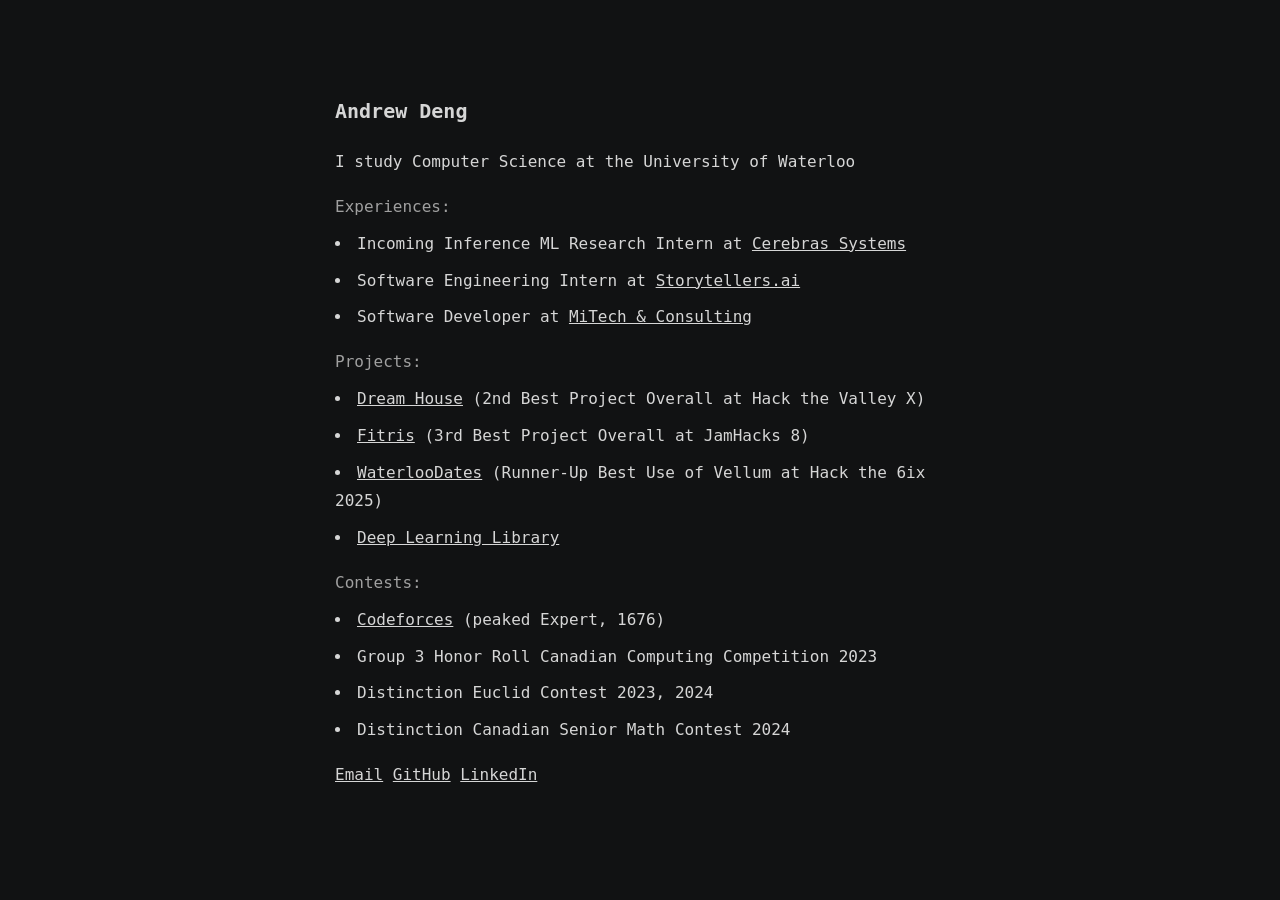
==== index.html @ abce6539 "done" ====
<!DOCTYPE html>
<html lang="en">
<head>
    <meta charset="UTF-8">
    <meta name="viewport" content="width=device-width, initial-scale=1.0">
    <title>Andrew Deng</title>
    <link rel="stylesheet" href="style.css">
</head>
<body>
    <div id="maincontent">
        <h2 style="margin-bottom:1.5rem;">Andrew Deng</h2>
        <!-- <p><b>Building exceptional software.</b></p> -->
        <p>I study Computer Science at the University of Waterloo</p>
        <h3 class="section-title">Experiences:</h3>
        <ul class="experience-list">
            <li>Incoming Inference ML Research Intern at <a href="https://www.cerebras.ai/" target="_blank">Cerebras Systems</a></li>
            <li>Software Engineering Intern at <a href="http://storytellers.ai/" target="_blank">Storytellers.ai</a></li>
            <li>Software Developer at <a href="https://mitechpro.com/" target="_blank">MiTech & Consulting</a></li>
        </ul>
        
        <h3 class="section-title">Projects:</h3>
        <ul class="experience-list">
            <li><a href="https://github.com/willzeng274/dreamhouse" target="_blank">Dream House</a> (2nd Best Project Overall at Hack the Valley X)</li>
            <li><a href="https://github.com/yuvibirdi/fitris" target="_blank">Fitris</a> (3rd Best Project Overall at JamHacks 8)</li>
            <li><a href="https://github.com/ericli3690/WaterlooDates" target="_blank">WaterlooDates</a> (Runner-Up Best Use of Vellum at Hack the 6ix 2025)</li>
            <li><a href="https://github.com/AndrewDeng1/bumblebee.cpp" target="_blank">Deep Learning Library</a></li>
        </ul>
        
        <h3 class="section-title">Contests:</h3>
        <ul class="experience-list">
            <li><a href="https://codeforces.com/profile/alhod" target="_blank">Codeforces</a> (peaked Expert, 1676)</li>
            <li>Group 3 Honor Roll Canadian Computing Competition 2023</li>
            <li>Distinction Euclid Contest 2023, 2024</li>
            <li>Distinction Canadian Senior Math Contest 2024</li>
        </ul>
        <p>
            
            <a href="mailto:a49deng@uwaterloo.ca">Email</a> <a href="https://github.com/AndrewDeng1" target="_blank">GitHub</a> <a href="https://www.linkedin.com/in/andrew-deng1/" target="_blank">LinkedIn</a>
        </p>
    </div>
</body>
</html>
---- style.css ----
:root {
    --bg-dark: #111213;
    --fg-light: #d6d6d6;
    --matrix-green: #39FF14;
}

* {
    margin: 0;
    padding: 0;
    box-sizing: border-box;
}

body {
    font-family: 'SF Mono', 'Monaco', 'Inconsolata', 'Roboto Mono', 'Consolas', monospace;
    line-height: 1.8;
    color: var(--fg-light);
    background-color: var(--bg-dark);
    padding: 0;
    margin: 0;
    display: flex;
    justify-content: center;
    align-items: center;
    min-height: 100vh;
}

.container {
    max-width: 900px;
    margin: 0 auto;
}

#maincontent {
    max-width: 650px;
    padding: 20px;
    text-align: left;
}

h1 {
    font-size: 2rem;
    font-weight: 700;
    margin-bottom: 2rem;
    line-height: 1.2;
}

h2 {
    font-size: 1.25rem;
    font-weight: 700;
    margin-top: 0;
    margin-bottom: 1.5rem;
    line-height: 1.3;
}

h3.section-title {
    font-size: 1rem;
    font-weight: 400;
    margin-top: 1rem;
    margin-bottom: 0.5rem;
    color: #a0a0a0;
}

p {
    font-size: 1rem;
    margin-bottom: 0.75rem;
    line-height: 1.8;
}

.intro {
    font-size: 1.1rem;
    margin-bottom: 2rem;
}

ul {
    list-style-position: inside;
    margin-bottom: 1.5rem;
    padding-left: 0;
}

ul.experience-list {
    list-style-type: disc;
    margin-bottom: 1rem;
}

li {
    font-size: 1rem;
    margin-bottom: 0.5rem;
    line-height: 1.8;
}

a {
    color: var(--fg-light);
    text-decoration: underline;
    transition: opacity 0.2s;
}

.contact {
    margin-top: 4rem;
    padding-top: 2rem;
    border-top: 1px solid #e0e0e0;
}

@media (max-width: 768px) {
    body {
        padding: 30px 20px;
    }

    h1 {
        font-size: 2rem;
    }

    h2 {
        font-size: 1.3rem;
    }

    p, li {
        font-size: 1rem;
    }

    .intro {
        font-size: 1.1rem;
    }
}
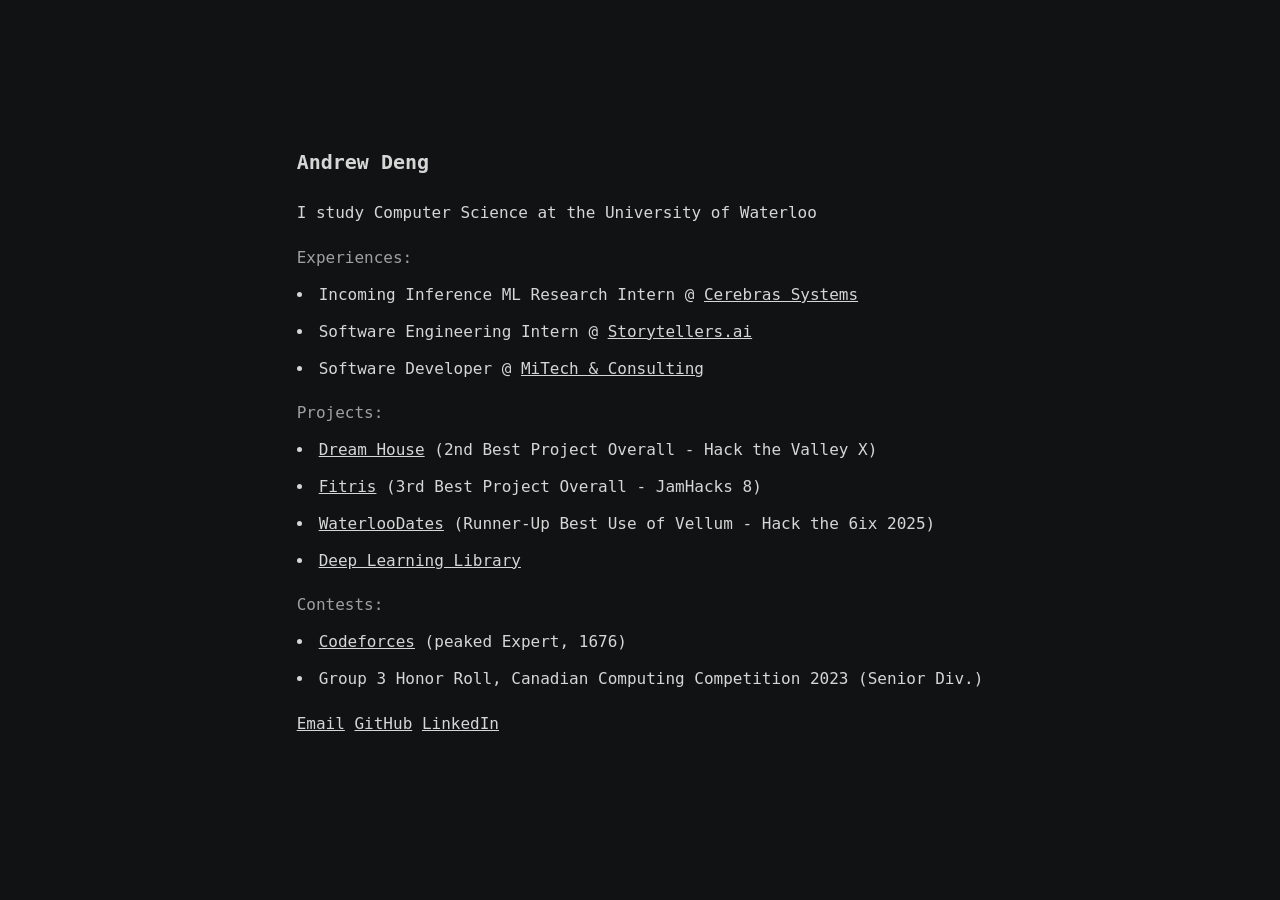
==== commit 69af0516: "minor ui changes" ====
--- a/index.html
+++ b/index.html
@@ -9,32 +9,28 @@
 <body>
     <div id="maincontent">
         <h2 style="margin-bottom:1.5rem;">Andrew Deng</h2>
-        <!-- <p><b>Building exceptional software.</b></p> -->
         <p>I study Computer Science at the University of Waterloo</p>
         <h3 class="section-title">Experiences:</h3>
         <ul class="experience-list">
-            <li>Incoming Inference ML Research Intern at <a href="https://www.cerebras.ai/" target="_blank">Cerebras Systems</a></li>
-            <li>Software Engineering Intern at <a href="http://storytellers.ai/" target="_blank">Storytellers.ai</a></li>
-            <li>Software Developer at <a href="https://mitechpro.com/" target="_blank">MiTech & Consulting</a></li>
+            <li>Incoming Inference ML Research Intern @ <a href="https://www.cerebras.ai/" target="_blank">Cerebras Systems</a></li>
+            <li>Software Engineering Intern @ <a href="http://storytellers.ai/" target="_blank">Storytellers.ai</a></li>
+            <li>Software Developer @  <a href="https://mitechpro.com/" target="_blank">MiTech & Consulting</a></li>
         </ul>
         
         <h3 class="section-title">Projects:</h3>
         <ul class="experience-list">
-            <li><a href="https://github.com/willzeng274/dreamhouse" target="_blank">Dream House</a> (2nd Best Project Overall at Hack the Valley X)</li>
-            <li><a href="https://github.com/yuvibirdi/fitris" target="_blank">Fitris</a> (3rd Best Project Overall at JamHacks 8)</li>
-            <li><a href="https://github.com/ericli3690/WaterlooDates" target="_blank">WaterlooDates</a> (Runner-Up Best Use of Vellum at Hack the 6ix 2025)</li>
+            <li><a href="https://github.com/willzeng274/dreamhouse" target="_blank">Dream House</a> (2nd Best Project Overall - Hack the Valley X)</li>
+            <li><a href="https://github.com/yuvibirdi/fitris" target="_blank">Fitris</a> (3rd Best Project Overall - JamHacks 8)</li>
+            <li><a href="https://github.com/ericli3690/WaterlooDates" target="_blank">WaterlooDates</a> (Runner-Up Best Use of Vellum - Hack the 6ix 2025)</li>
             <li><a href="https://github.com/AndrewDeng1/bumblebee.cpp" target="_blank">Deep Learning Library</a></li>
         </ul>
         
         <h3 class="section-title">Contests:</h3>
         <ul class="experience-list">
             <li><a href="https://codeforces.com/profile/alhod" target="_blank">Codeforces</a> (peaked Expert, 1676)</li>
-            <li>Group 3 Honor Roll Canadian Computing Competition 2023</li>
-            <li>Distinction Euclid Contest 2023, 2024</li>
-            <li>Distinction Canadian Senior Math Contest 2024</li>
+            <li>Group 3 Honor Roll, Canadian Computing Competition 2023 (Senior Div.)</li>
         </ul>
         <p>
-            
             <a href="mailto:a49deng@uwaterloo.ca">Email</a> <a href="https://github.com/AndrewDeng1" target="_blank">GitHub</a> <a href="https://www.linkedin.com/in/andrew-deng1/" target="_blank">LinkedIn</a>
         </p>
     </div>
--- a/style.css
+++ b/style.css
@@ -29,7 +29,7 @@
 }
 
 #maincontent {
-    max-width: 650px;
+    max-width: 800px;
     padding: 20px;
     text-align: left;
 }
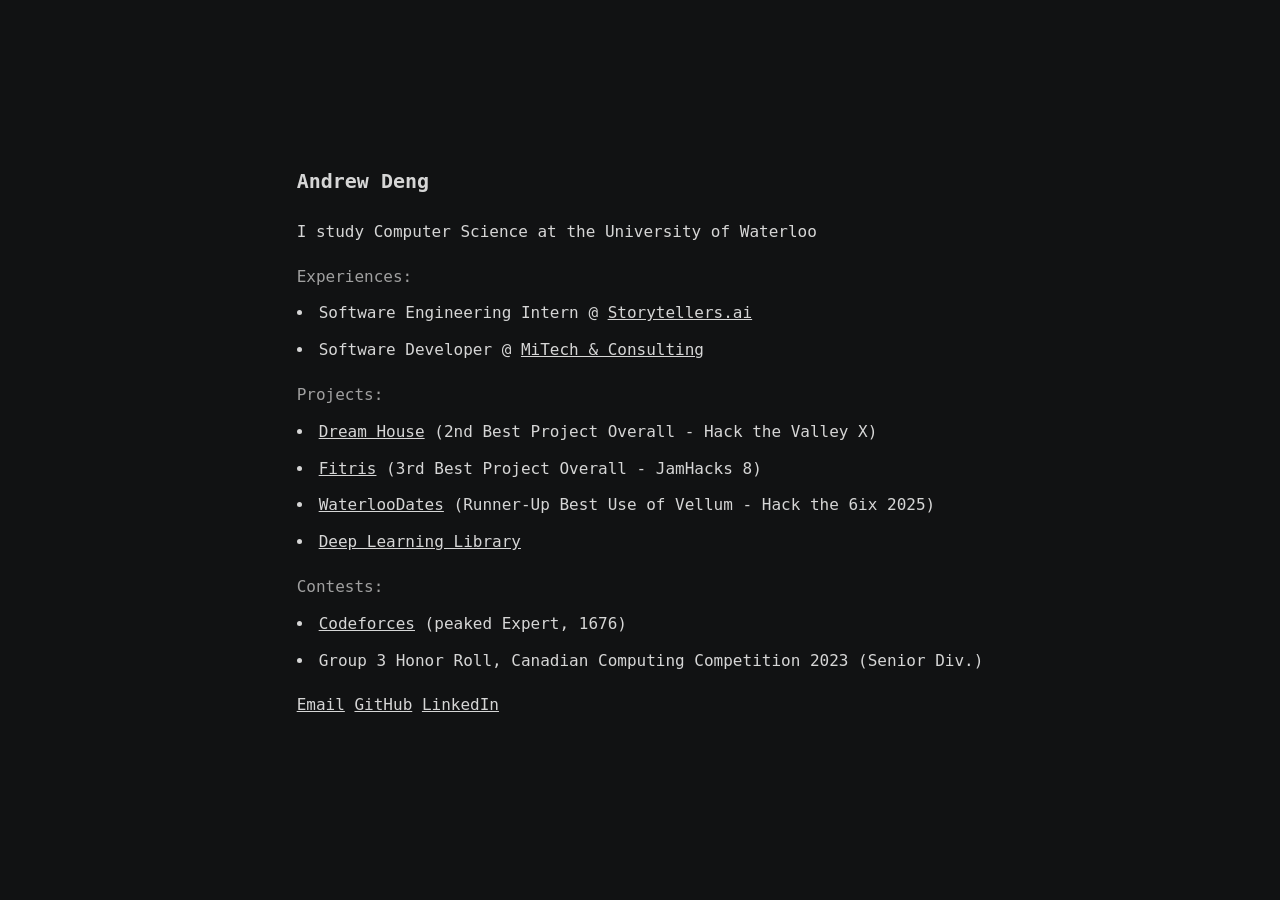
==== commit af21cbd0: "change later" ====
--- a/index.html
+++ b/index.html
@@ -12,7 +12,7 @@
         <p>I study Computer Science at the University of Waterloo</p>
         <h3 class="section-title">Experiences:</h3>
         <ul class="experience-list">
-            <li>Incoming Inference ML Research Intern @ <a href="https://www.cerebras.ai/" target="_blank">Cerebras Systems</a></li>
+            <!-- <li>Incoming Inference ML Research Intern @ <a href="https://www.cerebras.ai/" target="_blank">Cerebras Systems</a></li> -->
             <li>Software Engineering Intern @ <a href="http://storytellers.ai/" target="_blank">Storytellers.ai</a></li>
             <li>Software Developer @  <a href="https://mitechpro.com/" target="_blank">MiTech & Consulting</a></li>
         </ul>
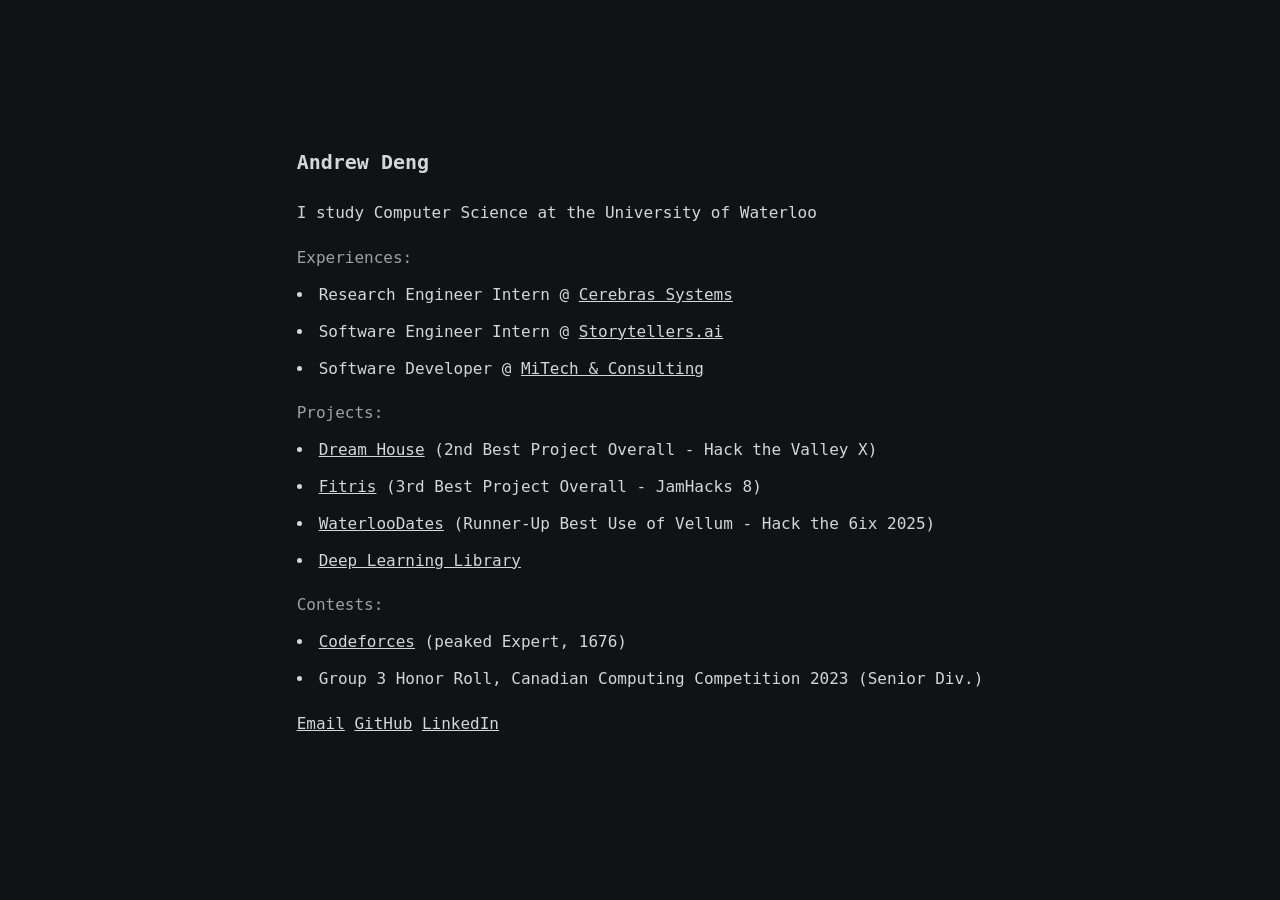
==== commit 5d40c5a4: "brought back cerebras" ====
--- a/index.html
+++ b/index.html
@@ -12,8 +12,8 @@
         <p>I study Computer Science at the University of Waterloo</p>
         <h3 class="section-title">Experiences:</h3>
         <ul class="experience-list">
-            <!-- <li>Incoming Inference ML Research Intern @ <a href="https://www.cerebras.ai/" target="_blank">Cerebras Systems</a></li> -->
-            <li>Software Engineering Intern @ <a href="http://storytellers.ai/" target="_blank">Storytellers.ai</a></li>
+            <li>Research Engineer Intern @ <a href="https://www.cerebras.ai/" target="_blank">Cerebras Systems</a></li>
+            <li>Software Engineer Intern @ <a href="http://storytellers.ai/" target="_blank">Storytellers.ai</a></li>
             <li>Software Developer @  <a href="https://mitechpro.com/" target="_blank">MiTech & Consulting</a></li>
         </ul>
         
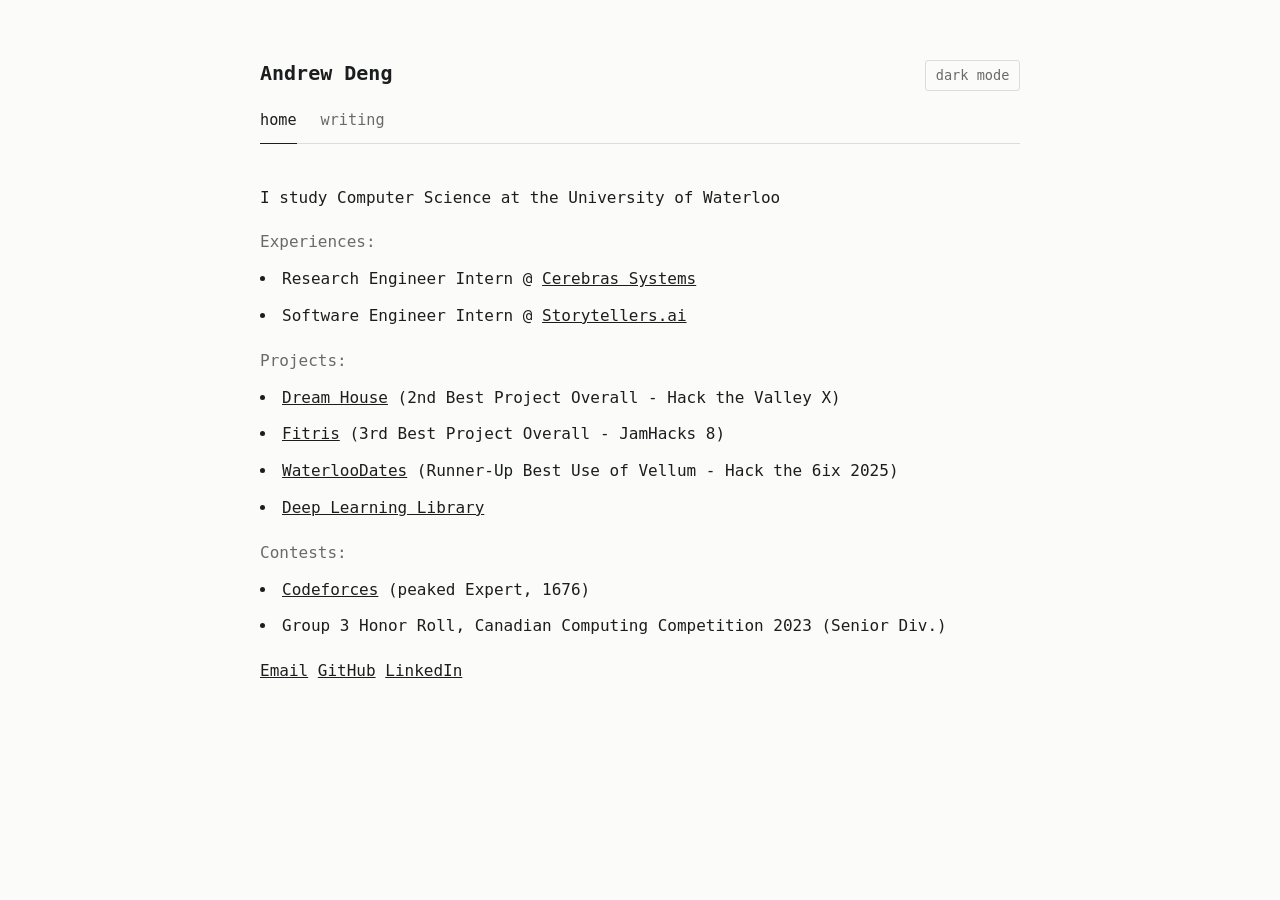
==== commit e964269e: "engl210e blog" ====
--- a/index.html
+++ b/index.html
@@ -5,26 +5,37 @@
     <meta name="viewport" content="width=device-width, initial-scale=1.0">
     <title>Andrew Deng</title>
     <link rel="stylesheet" href="style.css">
+    <script src="theme.js"></script>
 </head>
 <body>
     <div id="maincontent">
-        <h2 style="margin-bottom:1.5rem;">Andrew Deng</h2>
+        <header class="site-header">
+            <div class="header-top">
+                <h2><a class="site-name" href="index.html">Andrew Deng</a></h2>
+                <button id="theme-toggle" class="theme-toggle" type="button">light mode</button>
+            </div>
+            <nav class="tabs">
+                <a class="tab active" href="index.html">home</a>
+                <a class="tab" href="writing/">writing</a>
+            </nav>
+        </header>
+
         <p>I study Computer Science at the University of Waterloo</p>
+
         <h3 class="section-title">Experiences:</h3>
         <ul class="experience-list">
             <li>Research Engineer Intern @ <a href="https://www.cerebras.ai/" target="_blank">Cerebras Systems</a></li>
             <li>Software Engineer Intern @ <a href="http://storytellers.ai/" target="_blank">Storytellers.ai</a></li>
-            <li>Software Developer @  <a href="https://mitechpro.com/" target="_blank">MiTech & Consulting</a></li>
         </ul>
-        
+
         <h3 class="section-title">Projects:</h3>
         <ul class="experience-list">
             <li><a href="https://github.com/willzeng274/dreamhouse" target="_blank">Dream House</a> (2nd Best Project Overall - Hack the Valley X)</li>
             <li><a href="https://github.com/yuvibirdi/fitris" target="_blank">Fitris</a> (3rd Best Project Overall - JamHacks 8)</li>
             <li><a href="https://github.com/ericli3690/WaterlooDates" target="_blank">WaterlooDates</a> (Runner-Up Best Use of Vellum - Hack the 6ix 2025)</li>
-            <li><a href="https://github.com/AndrewDeng1/bumblebee.cpp" target="_blank">Deep Learning Library</a></li>
+            <li><a href="https://github.com/AndrewDeng1/cuda" target="_blank">Deep Learning Library</a></li>
         </ul>
-        
+
         <h3 class="section-title">Contests:</h3>
         <ul class="experience-list">
             <li><a href="https://codeforces.com/profile/alhod" target="_blank">Codeforces</a> (peaked Expert, 1676)</li>
--- a/style.css
+++ b/style.css
@@ -1,7 +1,24 @@
 :root {
-    --bg-dark: #111213;
-    --fg-light: #d6d6d6;
-    --matrix-green: #39FF14;
+    --bg: #111213;
+    --fg: #d6d6d6;
+    --muted: #a0a0a0;
+    --border: #2a2c2e;
+}
+
+:root[data-theme="light"] {
+    --bg: #fbfbfa;
+    --fg: #1c1d1e;
+    --muted: #6a6a6a;
+    --border: #dcdcda;
+}
+
+@media (prefers-color-scheme: light) {
+    :root:not([data-theme]) {
+        --bg: #fbfbfa;
+        --fg: #1c1d1e;
+        --muted: #6a6a6a;
+        --border: #dcdcda;
+    }
 }
 
 * {
@@ -13,39 +30,26 @@
 body {
     font-family: 'SF Mono', 'Monaco', 'Inconsolata', 'Roboto Mono', 'Consolas', monospace;
     line-height: 1.8;
-    color: var(--fg-light);
-    background-color: var(--bg-dark);
+    color: var(--fg);
+    background-color: var(--bg);
     padding: 0;
     margin: 0;
     display: flex;
     justify-content: center;
-    align-items: center;
     min-height: 100vh;
-}
-
-.container {
-    max-width: 900px;
-    margin: 0 auto;
 }
 
 #maincontent {
     max-width: 800px;
-    padding: 20px;
+    width: 100%;
+    padding: 60px 20px 100px;
     text-align: left;
-}
-
-h1 {
-    font-size: 2rem;
-    font-weight: 700;
-    margin-bottom: 2rem;
-    line-height: 1.2;
 }
 
 h2 {
     font-size: 1.25rem;
     font-weight: 700;
     margin-top: 0;
-    margin-bottom: 1.5rem;
     line-height: 1.3;
 }
 
@@ -54,18 +58,13 @@
     font-weight: 400;
     margin-top: 1rem;
     margin-bottom: 0.5rem;
-    color: #a0a0a0;
+    color: var(--muted);
 }
 
 p {
     font-size: 1rem;
     margin-bottom: 0.75rem;
     line-height: 1.8;
-}
-
-.intro {
-    font-size: 1.1rem;
-    margin-bottom: 2rem;
 }
 
 ul {
@@ -86,35 +85,197 @@
 }
 
 a {
-    color: var(--fg-light);
+    color: var(--fg);
     text-decoration: underline;
     transition: opacity 0.2s;
 }
 
-.contact {
-    margin-top: 4rem;
-    padding-top: 2rem;
-    border-top: 1px solid #e0e0e0;
+a:hover {
+    opacity: 0.65;
+}
+
+/* header + tabs */
+
+.site-header {
+    margin-bottom: 2.5rem;
+}
+
+.header-top {
+    display: flex;
+    align-items: baseline;
+    justify-content: space-between;
+    gap: 1rem;
+}
+
+a.site-name {
+    text-decoration: none;
+}
+
+.theme-toggle {
+    font: inherit;
+    font-size: 0.85rem;
+    color: var(--muted);
+    background: none;
+    border: 1px solid var(--border);
+    border-radius: 3px;
+    padding: 0.15rem 0.6rem;
+    cursor: pointer;
+    transition: color 0.2s, border-color 0.2s;
+}
+
+.theme-toggle:hover {
+    color: var(--fg);
+    border-color: var(--muted);
+}
+
+.tabs {
+    display: flex;
+    gap: 1.5rem;
+    margin-top: 1rem;
+    border-bottom: 1px solid var(--border);
+}
+
+a.tab {
+    font-size: 0.95rem;
+    color: var(--muted);
+    text-decoration: none;
+    padding-bottom: 0.5rem;
+    margin-bottom: -1px;
+    border-bottom: 1px solid transparent;
+}
+
+a.tab:hover {
+    color: var(--fg);
+    opacity: 1;
+}
+
+a.tab.active {
+    color: var(--fg);
+    border-bottom-color: var(--fg);
+}
+
+/* writing index */
+
+ul.post-list {
+    list-style: none;
+}
+
+ul.post-list li {
+    margin-bottom: 1.75rem;
+}
+
+.post-date,
+.post-blurb {
+    display: block;
+    font-size: 0.85rem;
+    color: var(--muted);
+    line-height: 1.6;
+}
+
+/* blog post */
+
+.post .post-title {
+    font-size: 1.4rem;
+}
+
+.post .subtitle {
+    color: var(--muted);
+    margin-bottom: 2rem;
+}
+
+h3.post-heading {
+    font-size: 1.1rem;
+    font-weight: 700;
+    margin-top: 3rem;
+    margin-bottom: 1rem;
+}
+
+.post h4 {
+    font-size: 1rem;
+    font-weight: 700;
+    margin-top: 1.5rem;
+    margin-bottom: 0.25rem;
+}
+
+.post ul,
+.post ol {
+    list-style-position: outside;
+    padding-left: 1.5rem;
+}
+
+.post .flow {
+    color: var(--muted);
+    margin: 1rem 0 1.5rem;
+}
+
+figure {
+    margin: 2.5rem 0;
+}
+
+figure img {
+    display: block;
+    width: 100%;
+    height: auto;
+    border: 1px solid var(--border);
+}
+
+figure.figure-square img {
+    aspect-ratio: 1 / 1;
+    object-fit: cover;
+    object-position: center;
+}
+
+figcaption {
+    font-size: 0.85rem;
+    color: var(--muted);
+    margin-top: 0.75rem;
+    line-height: 1.6;
+}
+
+ul.myths {
+    list-style: none;
+    padding-left: 0;
+}
+
+ul.myths li {
+    margin-bottom: 1.75rem;
+}
+
+.myth,
+.fact {
+    display: block;
+}
+
+.myth {
+    font-weight: 700;
+}
+
+.fact {
+    color: var(--muted);
+}
+
+ul.credits {
+    list-style: none;
+    padding-left: 0;
+}
+
+ul.credits li,
+ol.references li {
+    font-size: 0.9rem;
+    margin-bottom: 1rem;
+    word-break: break-word;
 }
 
 @media (max-width: 768px) {
-    body {
-        padding: 30px 20px;
-    }
-
-    h1 {
-        font-size: 2rem;
+    #maincontent {
+        padding: 40px 20px 80px;
     }
 
     h2 {
-        font-size: 1.3rem;
+        font-size: 1.15rem;
     }
 
     p, li {
         font-size: 1rem;
     }
-
-    .intro {
-        font-size: 1.1rem;
-    }
-}
+}
